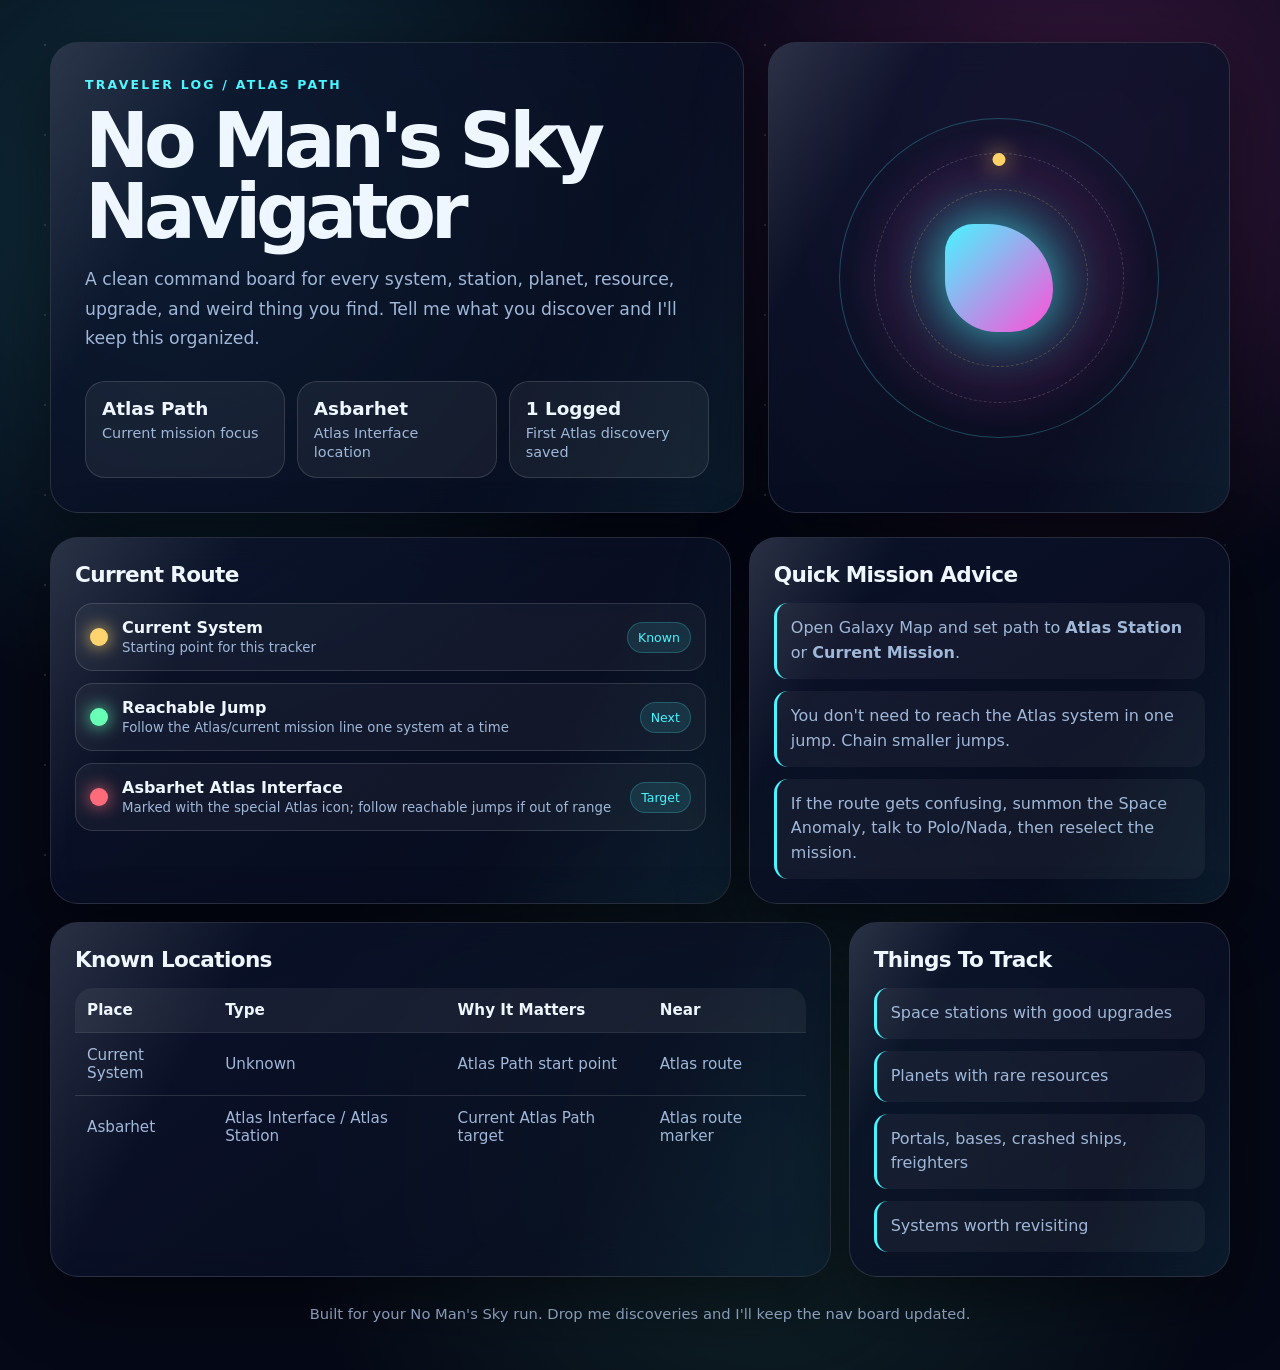
==== No Mans Sky Navigator/index.html @ e212b00b "Add No Mans Sky navigator and clean tool output" ====
<!DOCTYPE html>
<html lang="en">
<head>
  <meta charset="UTF-8" />
  <meta name="viewport" content="width=device-width, initial-scale=1.0" />
  <title>No Man's Sky Navigator</title>
  <style>
    :root {
      --bg: #050816;
      --panel: rgba(13, 22, 48, 0.78);
      --panel-strong: rgba(20, 35, 75, 0.92);
      --text: #eef6ff;
      --muted: #9fb7d8;
      --cyan: #48f5ff;
      --pink: #ff4fd8;
      --gold: #ffd166;
      --green: #63ffb4;
      --danger: #ff6b7a;
      --line: rgba(255, 255, 255, 0.13);
      --shadow: 0 22px 70px rgba(0, 0, 0, 0.48);
    }

    * { box-sizing: border-box; }

    body {
      margin: 0;
      min-height: 100vh;
      font-family: Inter, ui-sans-serif, system-ui, -apple-system, BlinkMacSystemFont, "Segoe UI", sans-serif;
      color: var(--text);
      background:
        radial-gradient(circle at 15% 15%, rgba(72, 245, 255, 0.18), transparent 32%),
        radial-gradient(circle at 85% 10%, rgba(255, 79, 216, 0.2), transparent 28%),
        radial-gradient(circle at 60% 85%, rgba(99, 255, 180, 0.12), transparent 35%),
        var(--bg);
      overflow-x: hidden;
    }

    body::before {
      content: "";
      position: fixed;
      inset: 0;
      background-image:
        radial-gradient(circle, rgba(255,255,255,0.9) 0 1px, transparent 1.2px),
        radial-gradient(circle, rgba(72,245,255,0.7) 0 1px, transparent 1.2px);
      background-size: 90px 90px, 140px 140px;
      background-position: 0 0, 35px 55px;
      opacity: 0.16;
      pointer-events: none;
      animation: drift 28s linear infinite;
    }

    @keyframes drift {
      from { transform: translate3d(0, 0, 0); }
      to { transform: translate3d(-90px, 90px, 0); }
    }

    .shell {
      width: min(1180px, calc(100% - 32px));
      margin: 0 auto;
      padding: 42px 0;
      position: relative;
    }

    .hero {
      display: grid;
      grid-template-columns: 1.2fr 0.8fr;
      gap: 24px;
      align-items: stretch;
      margin-bottom: 24px;
    }

    .card {
      background: linear-gradient(145deg, var(--panel), rgba(7, 12, 30, 0.72));
      border: 1px solid var(--line);
      border-radius: 28px;
      box-shadow: var(--shadow);
      backdrop-filter: blur(18px);
      overflow: hidden;
      position: relative;
    }

    .card::after {
      content: "";
      position: absolute;
      inset: 0;
      background: linear-gradient(120deg, rgba(255,255,255,0.13), transparent 22%, transparent 70%, rgba(72,245,255,0.07));
      pointer-events: none;
    }

    .hero-main { padding: 34px; }

    .eyebrow {
      color: var(--cyan);
      text-transform: uppercase;
      letter-spacing: 0.18em;
      font-size: 0.78rem;
      font-weight: 800;
      margin-bottom: 14px;
    }

    h1 {
      font-size: clamp(2.45rem, 6vw, 5.5rem);
      line-height: 0.92;
      margin: 0 0 18px;
      letter-spacing: -0.07em;
    }

    .hero-main p {
      color: var(--muted);
      font-size: 1.08rem;
      max-width: 680px;
      line-height: 1.7;
      margin: 0;
    }

    .status-grid {
      display: grid;
      grid-template-columns: repeat(3, 1fr);
      gap: 12px;
      margin-top: 28px;
    }

    .stat {
      padding: 16px;
      border-radius: 20px;
      background: rgba(255,255,255,0.055);
      border: 1px solid var(--line);
    }

    .stat strong {
      display: block;
      font-size: 1.15rem;
      color: var(--text);
      margin-bottom: 4px;
    }

    .stat span { color: var(--muted); font-size: 0.9rem; }

    .atlas-card {
      min-height: 360px;
      display: grid;
      place-items: center;
      padding: 24px;
    }

    .orbital {
      width: min(320px, 80vw);
      aspect-ratio: 1;
      border-radius: 50%;
      border: 1px solid rgba(72,245,255,0.25);
      position: relative;
      display: grid;
      place-items: center;
      background: radial-gradient(circle, rgba(72,245,255,0.13), rgba(255,79,216,0.08) 48%, transparent 68%);
      animation: pulse 4s ease-in-out infinite;
    }

    @keyframes pulse {
      0%, 100% { box-shadow: 0 0 40px rgba(72,245,255,0.2); }
      50% { box-shadow: 0 0 85px rgba(255,79,216,0.35); }
    }

    .orbital::before,
    .orbital::after {
      content: "";
      position: absolute;
      inset: 34px;
      border: 1px dashed rgba(255,255,255,0.18);
      border-radius: 50%;
      animation: spin 16s linear infinite;
    }

    .orbital::after {
      inset: 70px;
      border-color: rgba(255,209,102,0.24);
      animation-duration: 9s;
      animation-direction: reverse;
    }

    @keyframes spin { to { transform: rotate(360deg); } }

    .atlas-core {
      width: 108px;
      aspect-ratio: 1;
      border-radius: 30% 70% 45% 55%;
      background: linear-gradient(135deg, var(--cyan), var(--pink));
      filter: drop-shadow(0 0 28px rgba(72,245,255,0.75));
      animation: morph 7s ease-in-out infinite;
      z-index: 2;
    }

    @keyframes morph {
      0%, 100% { border-radius: 30% 70% 45% 55%; transform: rotate(0deg) scale(1); }
      50% { border-radius: 60% 40% 70% 30%; transform: rotate(35deg) scale(1.08); }
    }

    .dot {
      position: absolute;
      width: 13px;
      height: 13px;
      border-radius: 999px;
      background: var(--gold);
      box-shadow: 0 0 22px var(--gold);
      top: 34px;
      left: 50%;
      transform: translateX(-50%);
    }

    .grid {
      display: grid;
      grid-template-columns: repeat(12, 1fr);
      gap: 18px;
    }

    .section { padding: 24px; }
    .span-7 { grid-column: span 7; }
    .span-5 { grid-column: span 5; }
    .span-4 { grid-column: span 4; }
    .span-8 { grid-column: span 8; }

    h2 {
      margin: 0 0 16px;
      font-size: 1.35rem;
      letter-spacing: -0.03em;
    }

    .route {
      display: grid;
      gap: 12px;
    }

    .jump {
      display: grid;
      grid-template-columns: auto 1fr auto;
      gap: 14px;
      align-items: center;
      padding: 14px;
      border: 1px solid var(--line);
      background: rgba(255,255,255,0.045);
      border-radius: 18px;
    }

    .node {
      width: 18px;
      height: 18px;
      border-radius: 50%;
      background: var(--green);
      box-shadow: 0 0 18px var(--green);
    }

    .node.warn { background: var(--danger); box-shadow: 0 0 18px var(--danger); }
    .node.gold { background: var(--gold); box-shadow: 0 0 18px var(--gold); }

    .jump small, .muted { color: var(--muted); }
    .tag {
      padding: 7px 10px;
      border-radius: 999px;
      background: rgba(72,245,255,0.11);
      color: var(--cyan);
      border: 1px solid rgba(72,245,255,0.22);
      font-size: 0.78rem;
      white-space: nowrap;
    }

    table {
      width: 100%;
      border-collapse: collapse;
      overflow: hidden;
      border-radius: 18px;
    }

    th, td {
      text-align: left;
      padding: 13px 12px;
      border-bottom: 1px solid var(--line);
      color: var(--muted);
      font-size: 0.95rem;
    }

    th { color: var(--text); background: rgba(255,255,255,0.06); }
    tr:last-child td { border-bottom: 0; }

    .quick-notes {
      display: grid;
      gap: 12px;
    }

    .note {
      border-left: 3px solid var(--cyan);
      padding: 13px 14px;
      border-radius: 14px;
      background: rgba(255,255,255,0.045);
      color: var(--muted);
      line-height: 1.55;
    }

    .footer {
      color: var(--muted);
      text-align: center;
      padding: 28px 0 6px;
      font-size: 0.92rem;
    }

    @media (max-width: 880px) {
      .hero { grid-template-columns: 1fr; }
      .status-grid { grid-template-columns: 1fr; }
      .span-4, .span-5, .span-7, .span-8 { grid-column: 1 / -1; }
    }
  </style>
</head>
<body>
  <main class="shell">
    <section class="hero">
      <div class="card hero-main">
        <div class="eyebrow">Traveler Log / Atlas Path</div>
        <h1>No Man's Sky Navigator</h1>
        <p>A clean command board for every system, station, planet, resource, upgrade, and weird thing you find. Tell me what you discover and I'll keep this organized.</p>
        <div class="status-grid">
          <div class="stat"><strong>Atlas Path</strong><span>Current mission focus</span></div>
          <div class="stat"><strong>Asbarhet</strong><span>Atlas Interface location</span></div>
          <div class="stat"><strong>1 Logged</strong><span>First Atlas discovery saved</span></div>
        </div>
      </div>

      <div class="card atlas-card">
        <div class="orbital" aria-label="Animated Atlas route visual">
          <div class="dot"></div>
          <div class="atlas-core"></div>
        </div>
      </div>
    </section>

    <section class="grid">
      <div class="card section span-7">
        <h2>Current Route</h2>
        <div class="route">
          <div class="jump">
            <div class="node gold"></div>
            <div><strong>Current System</strong><br><small>Starting point for this tracker</small></div>
            <span class="tag">Known</span>
          </div>
          <div class="jump">
            <div class="node"></div>
            <div><strong>Reachable Jump</strong><br><small>Follow the Atlas/current mission line one system at a time</small></div>
            <span class="tag">Next</span>
          </div>
          <div class="jump">
            <div class="node warn"></div>
            <div><strong>Asbarhet Atlas Interface</strong><br><small>Marked with the special Atlas icon; follow reachable jumps if out of range</small></div>
            <span class="tag">Target</span>
          </div>
        </div>
      </div>

      <div class="card section span-5">
        <h2>Quick Mission Advice</h2>
        <div class="quick-notes">
          <div class="note">Open Galaxy Map and set path to <strong>Atlas Station</strong> or <strong>Current Mission</strong>.</div>
          <div class="note">You don't need to reach the Atlas system in one jump. Chain smaller jumps.</div>
          <div class="note">If the route gets confusing, summon the Space Anomaly, talk to Polo/Nada, then reselect the mission.</div>
        </div>
      </div>

      <div class="card section span-8">
        <h2>Known Locations</h2>
        <table>
          <thead>
            <tr><th>Place</th><th>Type</th><th>Why It Matters</th><th>Near</th></tr>
          </thead>
          <tbody>
            <tr><td>Current System</td><td>Unknown</td><td>Atlas Path start point</td><td>Atlas route</td></tr>
            <tr><td>Asbarhet</td><td>Atlas Interface / Atlas Station</td><td>Current Atlas Path target</td><td>Atlas route marker</td></tr>
          </tbody>
        </table>
      </div>

      <div class="card section span-4">
        <h2>Things To Track</h2>
        <div class="quick-notes">
          <div class="note">Space stations with good upgrades</div>
          <div class="note">Planets with rare resources</div>
          <div class="note">Portals, bases, crashed ships, freighters</div>
          <div class="note">Systems worth revisiting</div>
        </div>
      </div>
    </section>

    <div class="footer">Built for your No Man's Sky run. Drop me discoveries and I'll keep the nav board updated.</div>
  </main>
</body>
</html>
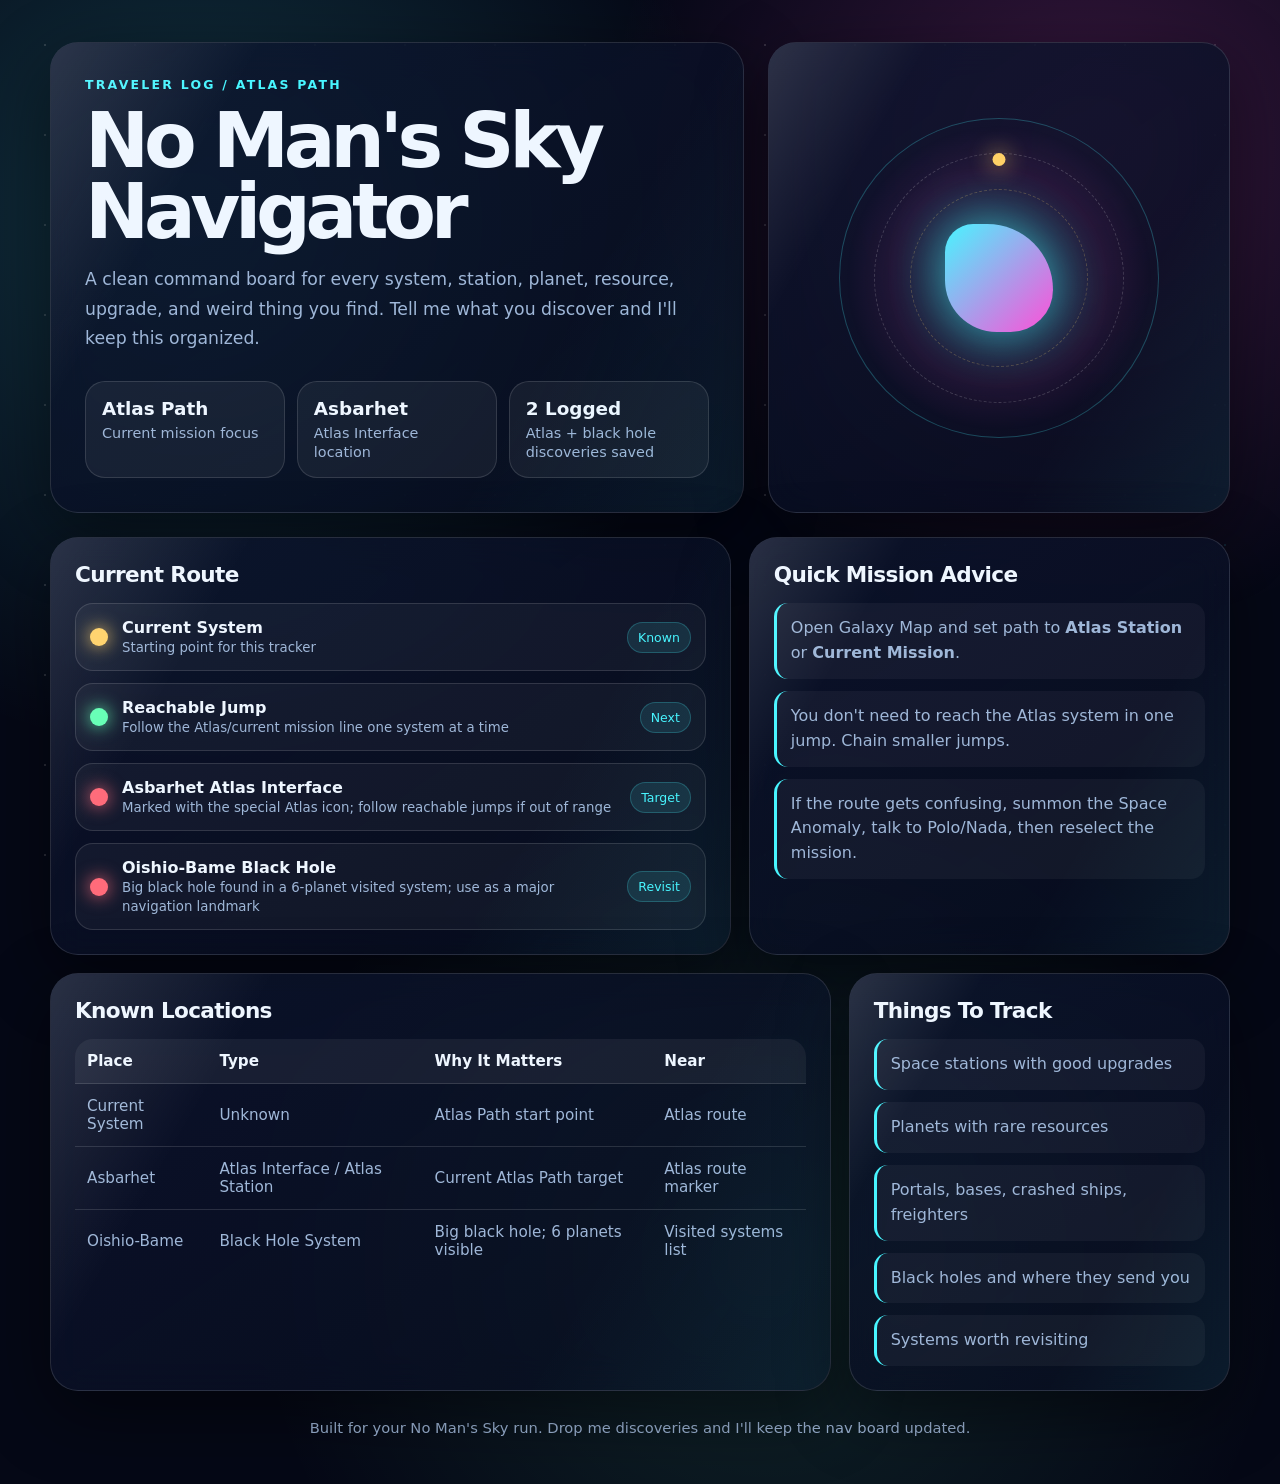
==== commit de07304a: "Log Oishio-Bame black hole" ====
--- a/No Mans Sky Navigator/index.html
+++ b/No Mans Sky Navigator/index.html
@@ -318,7 +318,7 @@
         <div class="status-grid">
           <div class="stat"><strong>Atlas Path</strong><span>Current mission focus</span></div>
           <div class="stat"><strong>Asbarhet</strong><span>Atlas Interface location</span></div>
-          <div class="stat"><strong>1 Logged</strong><span>First Atlas discovery saved</span></div>
+          <div class="stat"><strong>2 Logged</strong><span>Atlas + black hole discoveries saved</span></div>
         </div>
       </div>
 
@@ -349,6 +349,11 @@
             <div><strong>Asbarhet Atlas Interface</strong><br><small>Marked with the special Atlas icon; follow reachable jumps if out of range</small></div>
             <span class="tag">Target</span>
           </div>
+          <div class="jump">
+            <div class="node warn"></div>
+            <div><strong>Oishio-Bame Black Hole</strong><br><small>Big black hole found in a 6-planet visited system; use as a major navigation landmark</small></div>
+            <span class="tag">Revisit</span>
+          </div>
         </div>
       </div>
 
@@ -370,6 +375,7 @@
           <tbody>
             <tr><td>Current System</td><td>Unknown</td><td>Atlas Path start point</td><td>Atlas route</td></tr>
             <tr><td>Asbarhet</td><td>Atlas Interface / Atlas Station</td><td>Current Atlas Path target</td><td>Atlas route marker</td></tr>
+            <tr><td>Oishio-Bame</td><td>Black Hole System</td><td>Big black hole; 6 planets visible</td><td>Visited systems list</td></tr>
           </tbody>
         </table>
       </div>
@@ -380,6 +386,7 @@
           <div class="note">Space stations with good upgrades</div>
           <div class="note">Planets with rare resources</div>
           <div class="note">Portals, bases, crashed ships, freighters</div>
+          <div class="note">Black holes and where they send you</div>
           <div class="note">Systems worth revisiting</div>
         </div>
       </div>
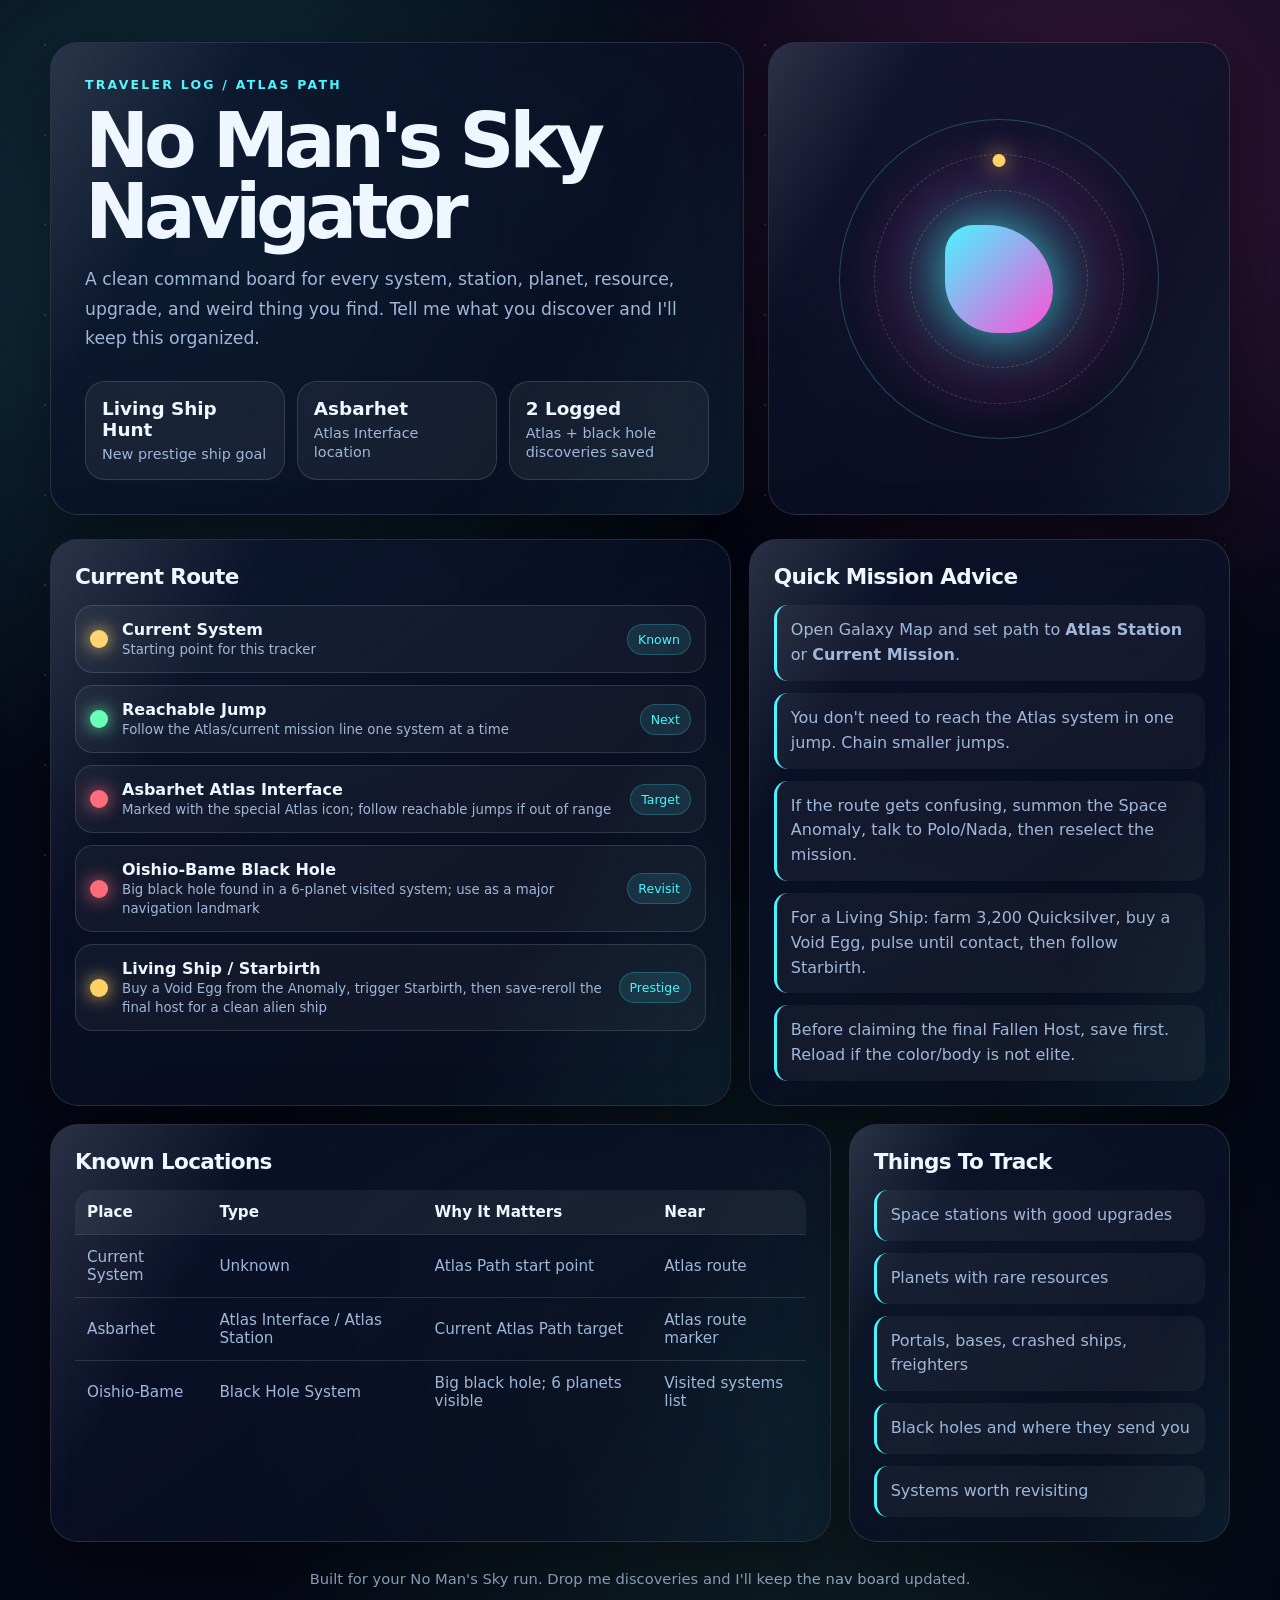
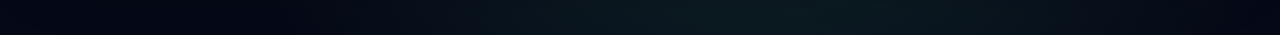
==== commit 607b3175: "Track living ship hunt" ====
--- a/No Mans Sky Navigator/index.html
+++ b/No Mans Sky Navigator/index.html
@@ -316,7 +316,7 @@
         <h1>No Man's Sky Navigator</h1>
         <p>A clean command board for every system, station, planet, resource, upgrade, and weird thing you find. Tell me what you discover and I'll keep this organized.</p>
         <div class="status-grid">
-          <div class="stat"><strong>Atlas Path</strong><span>Current mission focus</span></div>
+          <div class="stat"><strong>Living Ship Hunt</strong><span>New prestige ship goal</span></div>
           <div class="stat"><strong>Asbarhet</strong><span>Atlas Interface location</span></div>
           <div class="stat"><strong>2 Logged</strong><span>Atlas + black hole discoveries saved</span></div>
         </div>
@@ -354,6 +354,11 @@
             <div><strong>Oishio-Bame Black Hole</strong><br><small>Big black hole found in a 6-planet visited system; use as a major navigation landmark</small></div>
             <span class="tag">Revisit</span>
           </div>
+          <div class="jump">
+            <div class="node gold"></div>
+            <div><strong>Living Ship / Starbirth</strong><br><small>Buy a Void Egg from the Anomaly, trigger Starbirth, then save-reroll the final host for a clean alien ship</small></div>
+            <span class="tag">Prestige</span>
+          </div>
         </div>
       </div>
 
@@ -363,6 +368,8 @@
           <div class="note">Open Galaxy Map and set path to <strong>Atlas Station</strong> or <strong>Current Mission</strong>.</div>
           <div class="note">You don't need to reach the Atlas system in one jump. Chain smaller jumps.</div>
           <div class="note">If the route gets confusing, summon the Space Anomaly, talk to Polo/Nada, then reselect the mission.</div>
+          <div class="note">For a Living Ship: farm 3,200 Quicksilver, buy a Void Egg, pulse until contact, then follow Starbirth.</div>
+          <div class="note">Before claiming the final Fallen Host, save first. Reload if the color/body is not elite.</div>
         </div>
       </div>
 
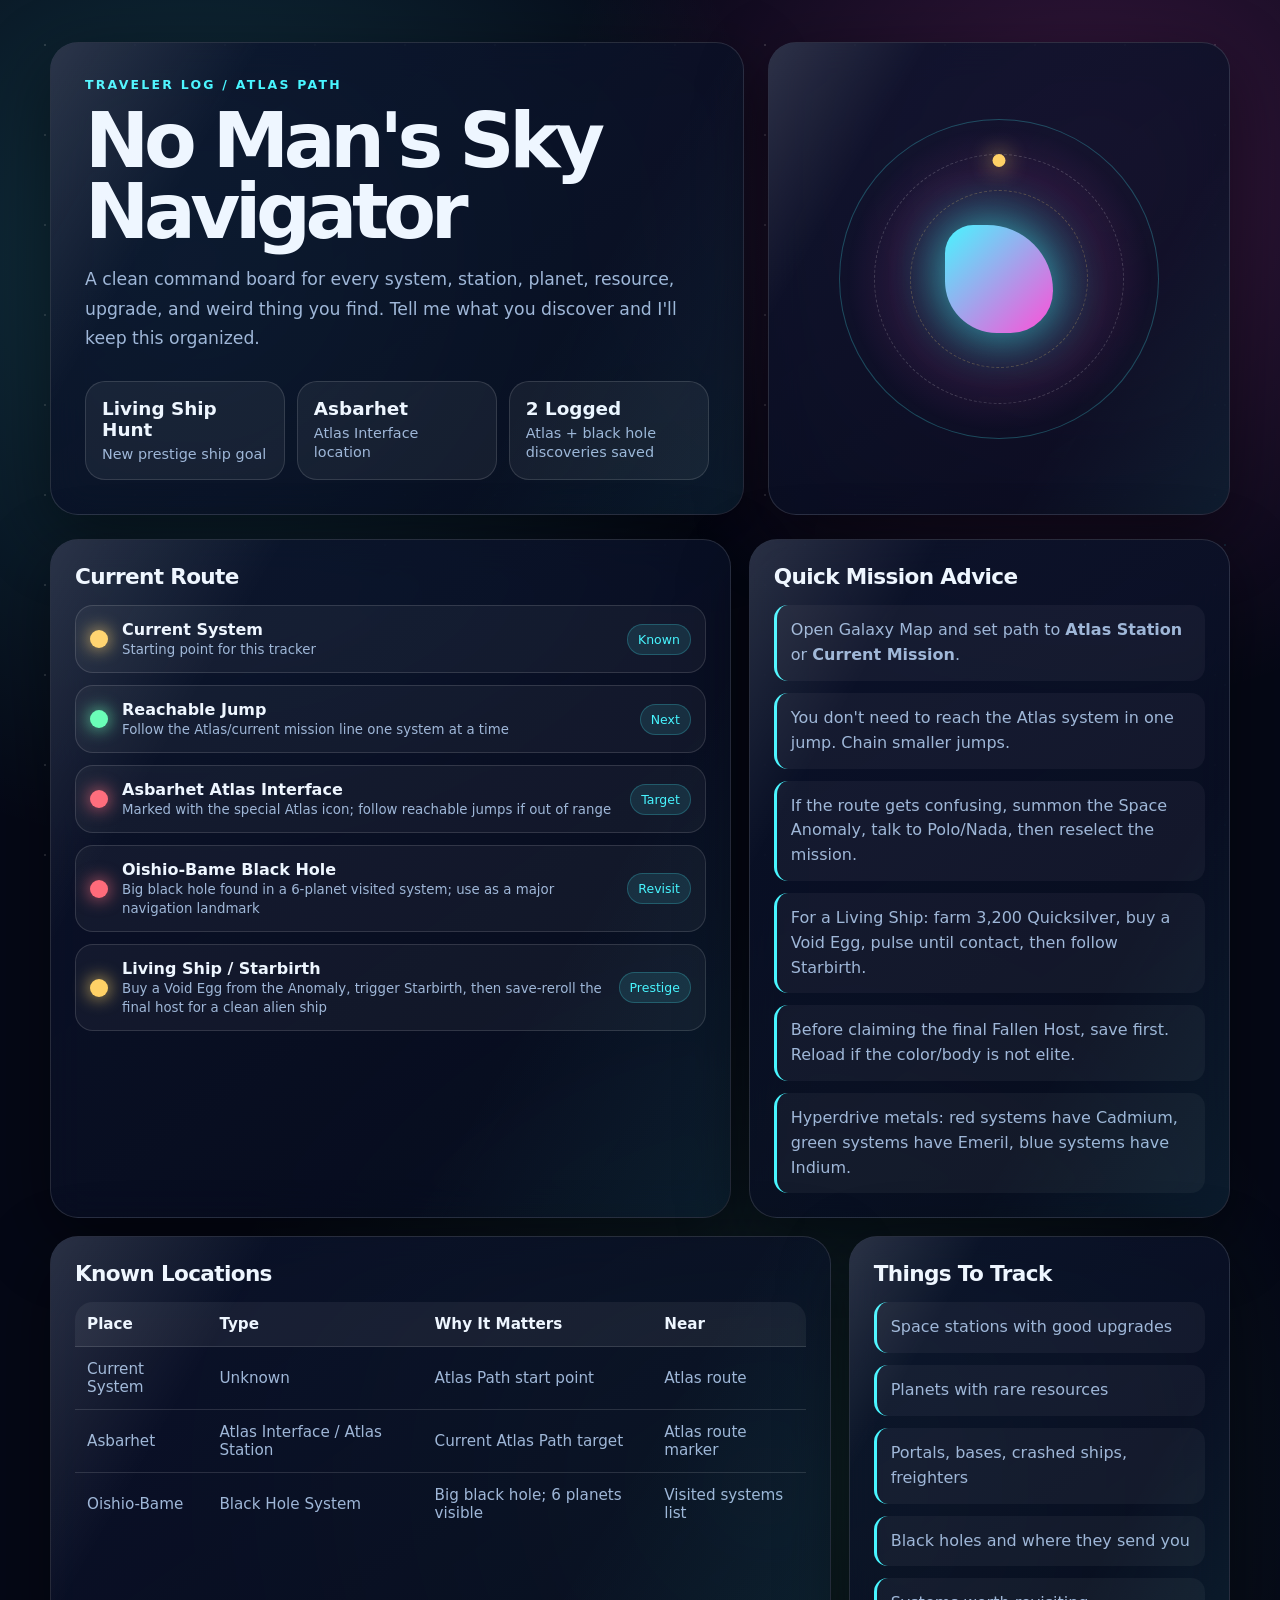
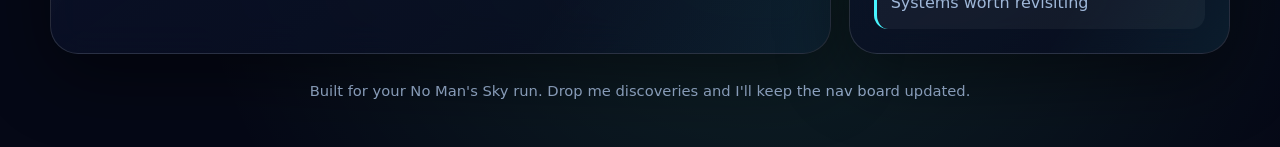
==== commit 38f43f00: "Add hyperdrive metals guide" ====
--- a/No Mans Sky Navigator/index.html
+++ b/No Mans Sky Navigator/index.html
@@ -370,6 +370,7 @@
           <div class="note">If the route gets confusing, summon the Space Anomaly, talk to Polo/Nada, then reselect the mission.</div>
           <div class="note">For a Living Ship: farm 3,200 Quicksilver, buy a Void Egg, pulse until contact, then follow Starbirth.</div>
           <div class="note">Before claiming the final Fallen Host, save first. Reload if the color/body is not elite.</div>
+          <div class="note">Hyperdrive metals: red systems have Cadmium, green systems have Emeril, blue systems have Indium.</div>
         </div>
       </div>
 
